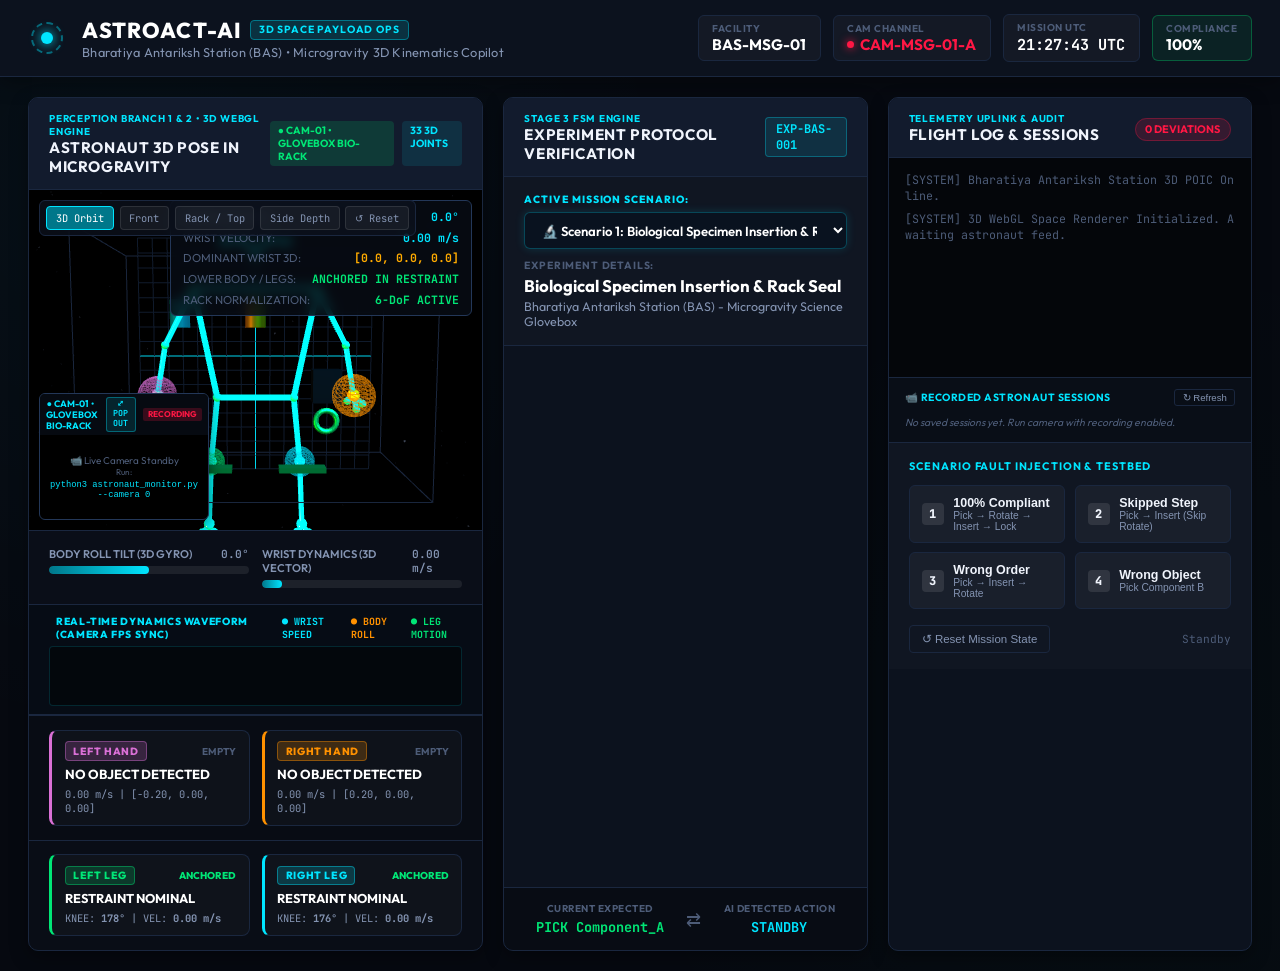
==== static/index.html @ 8da9e819 "Initial commit: AstroActAi - Astronaut Activity Monitoring & Protocol Compliance System" ====
<!DOCTYPE html>
<html lang="en">
<head>
  <meta charset="UTF-8">
  <meta name="viewport" content="width=device-width, initial-scale=1.0">
  <title>AstroActAi — 3D Microgravity Space Operations & Mission Control</title>
  <meta name="description" content="AI-powered 3D astronaut activity monitoring, microgravity 33-point pose estimation, and protocol compliance verification system.">
  <link rel="preconnect" href="https://fonts.googleapis.com">
  <link rel="preconnect" href="https://fonts.gstatic.com" crossorigin>
  <link href="https://fonts.googleapis.com/css2?family=JetBrains+Mono:wght@400;600;700&family=Outfit:wght@400;600;700;800&display=swap" rel="stylesheet">
  <link rel="stylesheet" href="/static/dashboard.css">
</head>
<body>
  <!-- TOP TELEMETRY BANNER -->
  <header class="header">
    <div class="brand-cluster">
      <div class="orbit-badge">
        <span class="orbit-dot"></span>
        <span class="orbit-ring"></span>
      </div>
      <div>
        <h1 class="brand-title">ASTROACT-AI <span class="badge-sub">3D SPACE PAYLOAD OPS</span></h1>
        <p class="brand-sub">Bharatiya Antariksh Station (BAS) • Microgravity 3D Kinematics Copilot</p>
      </div>
    </div>

    <div class="telemetry-stat-pills">
      <div class="stat-pill">
        <span class="stat-label">FACILITY</span>
        <span class="stat-val" id="facility-id">BAS-MSG-01</span>
      </div>
      <div class="stat-pill">
        <span class="stat-label">CAM CHANNEL</span>
        <span class="stat-val rec-pulse" id="cam-channel-badge">CAM-MSG-01-A</span>
      </div>
      <div class="stat-pill">
        <span class="stat-label">MISSION UTC</span>
        <span class="stat-val font-mono" id="mission-clock">00:00:00 UTC</span>
      </div>
      <div class="stat-pill highlight">
        <span class="stat-label">COMPLIANCE</span>
        <span class="stat-val" id="compliance-pct">100%</span>
      </div>
    </div>
  </header>

  <!-- ALERT BANNER -->
  <div class="incident-banner hidden" id="incident-banner">
    <div class="alert-icon-pulse">⚠️</div>
    <div class="alert-content">
      <div class="alert-header">
        <span class="alert-tag" id="alert-type">PROTOCOL DEVIATION</span>
        <span class="alert-step" id="alert-step-id">STEP 0</span>
      </div>
      <div class="alert-msg" id="alert-message">Waiting for telemetry stream...</div>
    </div>
    <button class="alert-ack-btn" id="alert-ack-btn">ACKNOWLEDGE</button>
  </div>

  <!-- MAIN TELEMETRY GRID -->
  <main class="main-grid">
    <!-- LEFT PANEL: 3D SPACE STATION VISUALIZER & LIVE CAMERA FEED -->
    <section class="card panel-skeleton">
      <div class="card-header">
        <div class="card-title-group">
          <span class="card-tag">PERCEPTION BRANCH 1 & 2 • 3D WEBGL ENGINE</span>
          <h2>ASTRONAUT 3D POSE IN MICROGRAVITY</h2>
        </div>
        <div class="stream-indicators">
          <span class="tag-live" id="camera-tag-stream-badge">● CAM-01 • GLOVEBOX BIO-RACK</span>
          <span class="tag-coords">33 3D JOINTS</span>
        </div>
      </div>

      <!-- 3D SPACE VIEWPORT (THREE.JS) -->
      <div class="canvas-wrapper" id="canvas-3d-wrapper">
        <div id="three-container"></div>

        <!-- 3D CAMERA CONTROLS TOOLBAR -->
        <div class="view-controls-toolbar">
          <button class="view-btn active" onclick="setCameraView('orbit')">3D Orbit</button>
          <button class="view-btn" onclick="setCameraView('front')">Front</button>
          <button class="view-btn" onclick="setCameraView('top')">Rack / Top</button>
          <button class="view-btn" onclick="setCameraView('side')">Side Depth</button>
          <button class="view-btn" onclick="reset3DCamera()">↺ Reset</button>
        </div>

        <!-- LIVE WEBCAM PIP WINDOW -->
        <div class="pip-camera-box" id="pip-camera-box">
          <div class="pip-header">
            <span id="pip-camera-title">● CAM-01 • GLOVEBOX BIO-RACK</span>
            <div style="display: flex; align-items: center; gap: 0.45rem;">
              <button class="pip-popout-btn" onclick="openStandaloneCamera()" title="Open enlarged standalone camera window">⤢ POP OUT</button>
              <span class="pip-rec-badge" id="pip-rec-badge">RECORDING</span>
            </div>
          </div>
          <img id="live-camera-feed" src="/api/v1/stream/video" alt="Astronaut Edge Camera" onerror="this.style.display='none'; document.getElementById('camera-offline-msg').style.display='flex';" onload="this.style.display='block'; document.getElementById('camera-offline-msg').style.display='none';">
          <div class="camera-offline-box" id="camera-offline-msg">
            <span>📹 Live Camera Standby</span>
            <small>Run: <code>python3 astronaut_monitor.py --camera 0</code></small>
          </div>
        </div>

        <!-- 3D OVERLAY READOUT -->
        <div class="canvas-overlay-stats">
          <div class="overlay-row">
            <span>OPERATOR ROLL:</span>
            <strong class="font-mono text-cyan" id="overlay-roll">0.0°</strong>
          </div>
          <div class="overlay-row">
            <span>WRIST VELOCITY:</span>
            <strong class="font-mono text-cyan" id="overlay-vel">0.00 m/s</strong>
          </div>
          <div class="overlay-row">
            <span>DOMINANT WRIST 3D:</span>
            <strong class="font-mono text-amber" id="overlay-wrist-3d">[0.0, 0.0, 0.0]</strong>
          </div>
          <div class="overlay-row">
            <span>LOWER BODY / LEGS:</span>
            <strong class="font-mono text-green" id="overlay-lower-body">ANCHORED IN RESTRAINT</strong>
          </div>
          <div class="overlay-row">
            <span>RACK NORMALIZATION:</span>
            <strong class="font-mono text-green">6-DoF ACTIVE</strong>
          </div>
        </div>
      </div>

      <!-- KINEMATICS TELEMETRY GAUGES -->
      <div class="gauge-grid">
        <div class="gauge-item">
          <div class="gauge-header">
            <span>BODY ROLL TILT (3D GYRO)</span>
            <span id="val-roll" class="font-mono">0.0°</span>
          </div>
          <div class="progress-bar-bg">
            <div class="progress-bar-fill" id="bar-roll" style="width: 50%;"></div>
          </div>
        </div>

        <div class="gauge-item">
          <div class="gauge-header">
            <span>WRIST DYNAMICS (3D VECTOR)</span>
            <span id="val-vel" class="font-mono">0.00 m/s</span>
          </div>
          <div class="progress-bar-bg">
            <div class="progress-bar-fill" id="bar-vel" style="width: 10%;"></div>
          </div>
        </div>
      </div>

      <!-- REAL-TIME KINEMATICS & MOTION GRAPH (SYNCED TO CAMERA FPS) -->
      <div class="motion-graph-card">
        <div class="motion-graph-header">
          <div class="motion-title">
            <span class="pulse-dot"></span>
            <span>REAL-TIME DYNAMICS WAVEFORM (CAMERA FPS SYNC)</span>
          </div>
          <div class="motion-legends font-mono">
            <span class="legend-item" style="color: #00e5ff;">● WRIST SPEED</span>
            <span class="legend-item" style="color: #ff9100;">● BODY ROLL</span>
            <span class="legend-item" style="color: #00e676;">● LEG MOTION</span>
          </div>
        </div>
        <canvas id="kinematics-waveform-canvas" width="640" height="70"></canvas>
      </div>

      <!-- DUAL-HAND INTERACTION TELEMETRY DECK -->
      <div class="dual-hand-deck">
        <div class="hand-card left-hand-card" id="left-hand-card">
          <div class="hand-header">
            <span class="hand-badge badge-l">LEFT HAND</span>
            <span class="hand-grip-tag" id="left-grip-tag">EMPTY</span>
          </div>
          <div class="hand-obj-name" id="left-hand-obj">NO OBJECT DETECTED</div>
          <div class="hand-metrics font-mono">
            <span id="left-hand-vel">0.00 m/s</span> | <span id="left-hand-coords">[-0.20, 0.00, 0.00]</span>
          </div>
        </div>

        <div class="hand-card right-hand-card" id="right-hand-card">
          <div class="hand-header">
            <span class="hand-badge badge-r">RIGHT HAND</span>
            <span class="hand-grip-tag" id="right-grip-tag">EMPTY</span>
          </div>
          <div class="hand-obj-name" id="right-hand-obj">NO OBJECT DETECTED</div>
          <div class="hand-metrics font-mono">
            <span id="right-hand-vel">0.00 m/s</span> | <span id="right-hand-coords">[0.20, 0.00, 0.00]</span>
          </div>
        </div>
      </div>

      <!-- LOWER BODY & LEG TELEMETRY DECK -->
      <div class="leg-deck">
        <div class="leg-card left-leg-card" id="left-leg-card">
          <div class="leg-header">
            <span class="leg-badge badge-l">LEFT LEG</span>
            <span class="leg-tag" id="left-leg-tag">ANCHORED</span>
          </div>
          <div class="leg-act-name" id="left-leg-act">RESTRAINT NOMINAL</div>
          <div class="leg-metrics font-mono">
            <span>KNEE: <strong id="left-knee-angle">178°</strong></span> | <span>VEL: <strong id="left-leg-vel">0.00 m/s</strong></span>
          </div>
        </div>

        <div class="leg-card right-leg-card" id="right-leg-card">
          <div class="leg-header">
            <span class="leg-badge badge-r">RIGHT LEG</span>
            <span class="leg-tag" id="right-leg-tag">ANCHORED</span>
          </div>
          <div class="leg-act-name" id="right-leg-act">RESTRAINT NOMINAL</div>
          <div class="leg-metrics font-mono">
            <span>KNEE: <strong id="right-knee-angle">176°</strong></span> | <span>VEL: <strong id="right-leg-vel">0.00 m/s</strong></span>
          </div>
        </div>
      </div>

      <!-- IN-HAND ACTIVE PAYLOAD TELEMETRY CARD -->
      <div class="inhand-payload-card hidden" id="inhand-payload-card">
        <div class="inhand-header">
          <div class="inhand-title-group">
            <span class="inhand-tag">DETECTED IN-HAND PAYLOAD</span>
            <h3 class="inhand-obj-name" id="inhand-obj-name">Component_A (Biospecimen Canister)</h3>
          </div>
          <span class="inhand-hand-badge" id="inhand-actor-badge">RIGHT HAND</span>
        </div>
        <div class="inhand-specs-grid" id="inhand-specs-grid">
          <!-- Injected dynamically via JS -->
        </div>
      </div>
    </section>

    <!-- MIDDLE PANEL: DETERMINISTIC FSM COMPLIANCE ENGINE -->
    <section class="card panel-protocol">
      <div class="card-header">
        <div class="card-title-group">
          <span class="card-tag">STAGE 3 FSM ENGINE</span>
          <h2>EXPERIMENT PROTOCOL VERIFICATION</h2>
        </div>
        <span class="protocol-id-badge" id="protocol-id-badge">EXP-BAS-001</span>
      </div>

      <div class="experiment-info-box">
        <div class="scenario-selector-bar">
          <label for="scenario-select" class="scenario-label">ACTIVE MISSION SCENARIO:</label>
          <select id="scenario-select" class="scenario-dropdown" onchange="switchProtocol(this.value)">
            <option value="BAS-EXP-BIO-2026">🔬 Scenario 1: Biological Specimen Insertion & Rack Seal</option>
            <option value="BAS-EXP-FLUID-2026">💧 Scenario 2: Capillary Fluidic Injection & Valve Mating</option>
            <option value="BAS-EXP-AVIONICS-2026">⚡ Scenario 3: SpaceWire Bus Harness Routing & Torque</option>
            <option value="BAS-EMERGENCY-01">🚨 Scenario 4: Airlock Depress & Emergency Hatch Seal</option>
          </select>
        </div>
        <div class="info-label" style="margin-top: 0.6rem;">EXPERIMENT DETAILS:</div>
        <div class="info-title" id="experiment-name">Biological Specimen Insertion & Rack Seal</div>
        <div class="info-desc" id="experiment-facility">Bharatiya Antariksh Station (BAS) - Microgravity Science Glovebox</div>
      </div>

      <!-- PROTOCOL STEPS TIMELINE -->
      <div class="steps-container" id="steps-container">
        <!-- Dynamically injected via JS -->
      </div>

      <!-- DETECTED VS EXPECTED ACTION COMPARISON -->
      <div class="comparison-card">
        <div class="comp-col">
          <div class="comp-label">CURRENT EXPECTED</div>
          <div class="comp-val font-mono text-green" id="expected-action-display">PICK Component_A</div>
        </div>
        <div class="comp-divider">⇄</div>
        <div class="comp-col">
          <div class="comp-label">AI DETECTED ACTION</div>
          <div class="comp-val font-mono text-cyan" id="detected-action-display">STANDBY</div>
        </div>
      </div>
    </section>

    <!-- RIGHT PANEL: INCIDENT DISPATCH & FLIGHT LOG STREAM -->
    <section class="card panel-telemetry">
      <div class="card-header">
        <div class="card-title-group">
          <span class="card-tag">TELEMETRY UPLINK & AUDIT</span>
          <h2>FLIGHT LOG & SESSIONS</h2>
        </div>
        <div class="log-counters">
          <span class="counter-pill" id="counter-deviations">0 DEVIATIONS</span>
        </div>
      </div>

      <!-- AUDIT LOG TERMINAL -->
      <div class="terminal-container" id="terminal-logs">
        <div class="log-entry sys-entry">[SYSTEM] Bharatiya Antariksh Station 3D POIC Online.</div>
        <div class="log-entry sys-entry">[SYSTEM] 3D WebGL Space Renderer Initialized. Awaiting astronaut feed.</div>
      </div>

      <!-- RECORDED FLIGHT SESSIONS LIST -->
      <div class="recordings-drawer">
        <div class="recordings-header">
          <span>📹 RECORDED ASTRONAUT SESSIONS</span>
          <button class="btn-refresh-recs" onclick="loadRecordingsList()">↻ Refresh</button>
        </div>
        <div class="recordings-list" id="recordings-list">
          <div class="rec-placeholder">No saved sessions yet. Run camera with recording enabled.</div>
        </div>
      </div>

      <!-- SIMULATION CONTROLS DECK -->
      <div class="sim-deck">
        <div class="sim-deck-title">SCENARIO FAULT INJECTION & TESTBED</div>
        <div class="sim-btn-grid">
          <button class="sim-btn btn-success" onclick="runScenario('correct')">
            <span class="btn-num">1</span>
            <div class="btn-text">
              <strong>100% Compliant</strong>
              <small>Pick → Rotate → Insert → Lock</small>
            </div>
          </button>

          <button class="sim-btn btn-warning" onclick="runScenario('skipped')">
            <span class="btn-num">2</span>
            <div class="btn-text">
              <strong>Skipped Step</strong>
              <small>Pick → Insert (Skip Rotate)</small>
            </div>
          </button>

          <button class="sim-btn btn-warning" onclick="runScenario('order')">
            <span class="btn-num">3</span>
            <div class="btn-text">
              <strong>Wrong Order</strong>
              <small>Pick → Insert → Rotate</small>
            </div>
          </button>

          <button class="sim-btn btn-danger" onclick="runScenario('wrong_object')">
            <span class="btn-num">4</span>
            <div class="btn-text">
              <strong>Wrong Object</strong>
              <small>Pick Component B</small>
            </div>
          </button>
        </div>

        <div class="sim-deck-footer">
          <button class="btn-reset" onclick="resetTelemetryState()">↺ Reset Mission State</button>
          <span class="sim-status-label" id="sim-status-label">Standby</span>
        </div>
      </div>
    </section>
  </main>

  <!-- THREE.JS 3D ENGINE & CONTROLS -->
  <script src="/static/vendor/three.min.js"></script>
  <script src="/static/vendor/OrbitControls.js"></script>
  <script src="/static/dashboard.js"></script>
</body>
</html>
---- static/dashboard.css ----
/* AstroActAi Mission Control Theme — Bharatiya Antariksh Station (BAS) */
:root {
  --bg-deep: #060910;
  --bg-card: #0c121e;
  --bg-card-header: #121b2d;
  --bg-terminal: #04060a;
  --border-subtle: #1a273f;
  --border-highlight: #233758;

  --cyan-bright: #00e5ff;
  --cyan-glow: rgba(0, 229, 255, 0.25);
  --cyan-dark: #00778a;

  --green-compliant: #00e676;
  --green-glow: rgba(0, 230, 118, 0.25);

  --amber-warning: #ffab00;
  --amber-glow: rgba(255, 171, 0, 0.3);

  --red-critical: #ff1744;
  --red-glow: rgba(255, 23, 68, 0.4);

  --text-main: #f0f4fc;
  --text-muted: #8494b2;
  --text-dim: #4d5c78;

  --font-display: 'Outfit', -apple-system, BlinkMacSystemFont, sans-serif;
  --font-mono: 'JetBrains Mono', monospace;
}

* {
  box-sizing: border-box;
  margin: 0;
  padding: 0;
}

body {
  background-color: var(--bg-deep);
  color: var(--text-main);
  font-family: var(--font-display);
  min-height: 100vh;
  display: flex;
  flex-direction: column;
  overflow-x: hidden;
  background-image: 
    radial-gradient(circle at 10% 20%, rgba(0, 229, 255, 0.03) 0%, transparent 40%),
    radial-gradient(circle at 90% 80%, rgba(0, 230, 118, 0.02) 0%, transparent 40%);
}

.font-mono { font-family: var(--font-mono); }
.text-cyan { color: var(--cyan-bright); }
.text-green { color: var(--green-compliant); }
.text-amber { color: var(--amber-warning); }
.text-red { color: var(--red-critical); }

/* HEADER */
.header {
  background: var(--bg-card);
  border-bottom: 1px solid var(--border-subtle);
  padding: 0.85rem 1.75rem;
  display: flex;
  align-items: center;
  justify-content: space-between;
  flex-wrap: wrap;
  gap: 1rem;
  box-shadow: 0 4px 20px rgba(0, 0, 0, 0.4);
}

.brand-cluster {
  display: flex;
  align-items: center;
  gap: 1rem;
}

.orbit-badge {
  position: relative;
  width: 38px;
  height: 38px;
  display: flex;
  align-items: center;
  justify-content: center;
}

.orbit-dot {
  width: 12px;
  height: 12px;
  background: var(--cyan-bright);
  border-radius: 50%;
  box-shadow: 0 0 12px var(--cyan-bright);
}

.orbit-ring {
  position: absolute;
  width: 32px;
  height: 32px;
  border: 2px dashed rgba(0, 229, 255, 0.4);
  border-radius: 50%;
  animation: orbitSpin 12s linear infinite;
}

@keyframes orbitSpin {
  from { transform: rotate(0deg); }
  to { transform: rotate(360deg); }
}

.brand-title {
  font-size: 1.35rem;
  font-weight: 800;
  letter-spacing: 0.05em;
  color: #fff;
  display: flex;
  align-items: center;
  gap: 0.5rem;
}

.badge-sub {
  font-size: 0.65rem;
  font-weight: 700;
  background: rgba(0, 229, 255, 0.15);
  color: var(--cyan-bright);
  border: 1px solid var(--cyan-dark);
  padding: 0.15rem 0.5rem;
  border-radius: 4px;
  letter-spacing: 0.08em;
}

.brand-sub {
  font-size: 0.8rem;
  color: var(--text-muted);
  letter-spacing: 0.02em;
}

.telemetry-stat-pills {
  display: flex;
  gap: 0.75rem;
  align-items: center;
}

.stat-pill {
  background: rgba(255, 255, 255, 0.03);
  border: 1px solid var(--border-subtle);
  border-radius: 6px;
  padding: 0.4rem 0.85rem;
  display: flex;
  flex-direction: column;
  min-width: 95px;
}

.stat-pill.highlight {
  background: rgba(0, 230, 118, 0.08);
  border-color: rgba(0, 230, 118, 0.3);
}

.stat-label {
  font-size: 0.62rem;
  color: var(--text-dim);
  font-weight: 700;
  letter-spacing: 0.05em;
}

.stat-val {
  font-size: 0.95rem;
  font-weight: 700;
  color: #fff;
}

.online-pulse {
  color: var(--green-compliant);
  display: flex;
  align-items: center;
  gap: 0.4rem;
}

.online-pulse::before {
  content: '';
  display: inline-block;
  width: 7px;
  height: 7px;
  border-radius: 50%;
  background: var(--green-compliant);
  box-shadow: 0 0 8px var(--green-compliant);
  animation: pulse 1.8s infinite;
}

@keyframes pulse {
  0%, 100% { opacity: 1; transform: scale(1); }
  50% { opacity: 0.4; transform: scale(1.3); }
}

/* INCIDENT ALERT BANNER */
.incident-banner {
  background: linear-gradient(90deg, rgba(255, 23, 68, 0.25) 0%, rgba(255, 23, 68, 0.1) 100%);
  border-bottom: 2px solid var(--red-critical);
  padding: 0.85rem 2rem;
  display: flex;
  align-items: center;
  justify-content: space-between;
  animation: alertFlash 1.5s infinite alternate;
  box-shadow: 0 4px 15px rgba(255, 23, 68, 0.3);
}

.incident-banner.hidden {
  display: none !important;
}

@keyframes alertFlash {
  from { background-color: rgba(255, 23, 68, 0.2); }
  to { background-color: rgba(255, 23, 68, 0.4); }
}

.alert-icon-pulse {
  font-size: 1.8rem;
  margin-right: 1rem;
}

.alert-content {
  flex: 1;
}

.alert-header {
  display: flex;
  gap: 0.75rem;
  align-items: center;
  margin-bottom: 0.2rem;
}

.alert-tag {
  background: var(--red-critical);
  color: #fff;
  font-weight: 800;
  font-size: 0.7rem;
  padding: 0.15rem 0.6rem;
  border-radius: 4px;
  letter-spacing: 0.08em;
}

.alert-step {
  font-family: var(--font-mono);
  font-size: 0.8rem;
  color: #ffcdd2;
}

.alert-msg {
  font-size: 1.05rem;
  font-weight: 600;
  color: #fff;
}

.alert-ack-btn {
  background: rgba(255, 255, 255, 0.15);
  border: 1px solid rgba(255, 255, 255, 0.4);
  color: #fff;
  font-weight: 700;
  padding: 0.45rem 1.1rem;
  border-radius: 6px;
  cursor: pointer;
  transition: all 0.2s;
}

.alert-ack-btn:hover {
  background: #fff;
  color: var(--red-critical);
}

/* MAIN LAYOUT GRID */
.main-grid {
  display: grid;
  grid-template-columns: 1.25fr 1fr 1fr;
  gap: 1.25rem;
  padding: 1.25rem 1.75rem;
  flex: 1;
}

@media (max-width: 1200px) {
  .main-grid {
    grid-template-columns: 1fr;
  }
}

/* CARDS */
.card {
  background: var(--bg-card);
  border: 1px solid var(--border-subtle);
  border-radius: 10px;
  display: flex;
  flex-direction: column;
  overflow: hidden;
  box-shadow: 0 6px 18px rgba(0, 0, 0, 0.35);
}

.card-header {
  background: var(--bg-card-header);
  border-bottom: 1px solid var(--border-subtle);
  padding: 0.85rem 1.25rem;
  display: flex;
  align-items: center;
  justify-content: space-between;
}

.card-title-group h2 {
  font-size: 0.95rem;
  font-weight: 700;
  letter-spacing: 0.04em;
}

.card-tag {
  font-size: 0.62rem;
  font-weight: 700;
  color: var(--cyan-bright);
  letter-spacing: 0.08em;
  display: block;
}

.stream-indicators {
  display: flex;
  gap: 0.5rem;
}

.tag-live {
  background: rgba(0, 230, 118, 0.15);
  color: var(--green-compliant);
  font-size: 0.65rem;
  font-weight: 700;
  padding: 0.2rem 0.5rem;
  border-radius: 4px;
}

.tag-coords {
  background: rgba(0, 229, 255, 0.1);
  color: var(--cyan-bright);
  font-size: 0.65rem;
  font-weight: 700;
  padding: 0.2rem 0.5rem;
  border-radius: 4px;
}

/* LEFT PANEL: CANVAS & SKELETON */
.canvas-wrapper {
  position: relative;
  width: 100%;
  aspect-ratio: 4/3;
  background: #000;
  display: flex;
  align-items: center;
  justify-content: center;
  overflow: hidden;
}

#skeleton-canvas {
  width: 100%;
  height: 100%;
  object-fit: contain;
}

.canvas-overlay-stats {
  position: absolute;
  top: 10px;
  right: 10px;
  background: rgba(8, 12, 20, 0.85);
  border: 1px solid var(--border-highlight);
  backdrop-filter: blur(6px);
  border-radius: 6px;
  padding: 0.5rem 0.75rem;
  font-size: 0.72rem;
  display: flex;
  flex-direction: column;
  gap: 0.35rem;
  pointer-events: none;
}

.overlay-row {
  display: flex;
  justify-content: space-between;
  gap: 1rem;
}

.overlay-row span {
  color: var(--text-dim);
}

.gauge-grid {
  display: grid;
  grid-template-columns: 1fr 1fr;
  gap: 0.85rem;
  padding: 1rem 1.25rem;
  background: rgba(0, 0, 0, 0.2);
  border-top: 1px solid var(--border-subtle);
}

.gauge-item {
  display: flex;
  flex-direction: column;
  gap: 0.3rem;
}

.gauge-header {
  display: flex;
  justify-content: space-between;
  font-size: 0.7rem;
  color: var(--text-muted);
  font-weight: 600;
}

.progress-bar-bg {
  width: 100%;
  height: 8px;
  background: rgba(255, 255, 255, 0.08);
  border-radius: 4px;
  overflow: hidden;
}

.progress-bar-fill {
  height: 100%;
  background: linear-gradient(90deg, var(--cyan-dark), var(--cyan-bright));
  border-radius: 4px;
  transition: width 0.3s ease;
}

/* MIDDLE PANEL: PROTOCOL STEPS */
.protocol-id-badge {
  font-family: var(--font-mono);
  font-size: 0.75rem;
  font-weight: 700;
  background: rgba(0, 229, 255, 0.1);
  color: var(--cyan-bright);
  border: 1px solid rgba(0, 229, 255, 0.3);
  padding: 0.2rem 0.6rem;
  border-radius: 4px;
}

.experiment-info-box {
  padding: 1rem 1.25rem;
  border-bottom: 1px solid var(--border-subtle);
  background: rgba(255, 255, 255, 0.015);
}

.info-label {
  font-size: 0.65rem;
  font-weight: 700;
  color: var(--text-dim);
  letter-spacing: 0.08em;
}

.scenario-selector-bar {
  display: flex;
  flex-direction: column;
  gap: 0.35rem;
  margin-bottom: 0.5rem;
}

.scenario-label {
  font-size: 0.65rem;
  font-weight: 800;
  color: var(--cyan-bright);
  letter-spacing: 0.08em;
}

.scenario-dropdown {
  background: rgba(10, 18, 32, 0.95);
  color: #fff;
  border: 1px solid var(--cyan-glow);
  border-radius: 6px;
  padding: 0.55rem 0.8rem;
  font-family: var(--font-sans);
  font-size: 0.82rem;
  font-weight: 600;
  cursor: pointer;
  outline: none;
  transition: all 0.2s ease;
  box-shadow: 0 0 10px rgba(0, 229, 255, 0.15);
}

.scenario-dropdown:hover, .scenario-dropdown:focus {
  border-color: var(--cyan-bright);
  box-shadow: 0 0 15px rgba(0, 229, 255, 0.35);
}

.scenario-dropdown option {
  background: #0b1322;
  color: #fff;
  padding: 0.5rem;
}

.info-title {
  font-size: 1.05rem;
  font-weight: 700;
  color: #fff;
  margin: 0.2rem 0;
}

.info-desc {
  font-size: 0.78rem;
  color: var(--text-muted);
}

.steps-container {
  padding: 1rem 1.25rem;
  display: flex;
  flex-direction: column;
  gap: 0.75rem;
  flex: 1;
  overflow-y: auto;
}

.step-card {
  display: flex;
  align-items: flex-start;
  gap: 0.85rem;
  background: rgba(255, 255, 255, 0.025);
  border: 1px solid var(--border-subtle);
  border-radius: 8px;
  padding: 0.75rem 0.9rem;
  transition: all 0.2s ease;
}

.step-card.active {
  background: rgba(0, 229, 255, 0.08);
  border-color: var(--cyan-bright);
  box-shadow: 0 0 12px var(--cyan-glow);
}

.step-card.verified {
  background: rgba(0, 230, 118, 0.05);
  border-color: rgba(0, 230, 118, 0.4);
}

.step-card.deviated {
  background: rgba(255, 23, 68, 0.1);
  border-color: var(--red-critical);
}

.step-badge {
  width: 28px;
  height: 28px;
  border-radius: 50%;
  display: flex;
  align-items: center;
  justify-content: center;
  font-weight: 800;
  font-size: 0.85rem;
  background: rgba(255, 255, 255, 0.05);
  color: var(--text-dim);
  flex-shrink: 0;
}

.step-card.active .step-badge {
  background: var(--cyan-bright);
  color: #000;
  box-shadow: 0 0 10px var(--cyan-bright);
  animation: pulse 1.5s infinite;
}

.step-card.verified .step-badge {
  background: var(--green-compliant);
  color: #000;
}

.step-card.deviated .step-badge {
  background: var(--red-critical);
  color: #fff;
}

.step-details {
  flex: 1;
}

.step-title-row {
  display: flex;
  align-items: center;
  justify-content: space-between;
}

.step-title {
  font-size: 0.88rem;
  font-weight: 700;
  color: #fff;
}

.step-criticality {
  font-size: 0.6rem;
  font-weight: 800;
  padding: 0.1rem 0.4rem;
  border-radius: 3px;
}

.crit-high {
  background: rgba(255, 171, 0, 0.15);
  color: var(--amber-warning);
}

.crit-critical {
  background: rgba(255, 23, 68, 0.15);
  color: var(--red-critical);
}

.step-desc {
  font-size: 0.74rem;
  color: var(--text-muted);
  margin-top: 0.2rem;
}

.comparison-card {
  display: flex;
  align-items: center;
  justify-content: space-around;
  padding: 0.85rem 1.25rem;
  background: rgba(0, 0, 0, 0.35);
  border-top: 1px solid var(--border-subtle);
}

.comp-col {
  text-align: center;
}

.comp-label {
  font-size: 0.62rem;
  color: var(--text-dim);
  font-weight: 700;
  letter-spacing: 0.05em;
  margin-bottom: 0.2rem;
}

.comp-val {
  font-size: 0.85rem;
  font-weight: 700;
}

.comp-divider {
  color: var(--text-dim);
  font-size: 1.1rem;
}

/* RIGHT PANEL: TELEMETRY LOGS & SIMULATION */
.counter-pill {
  background: rgba(255, 23, 68, 0.15);
  color: var(--red-critical);
  border: 1px solid rgba(255, 23, 68, 0.3);
  font-size: 0.68rem;
  font-weight: 700;
  padding: 0.2rem 0.6rem;
  border-radius: 12px;
}

.terminal-container {
  background: var(--bg-terminal);
  padding: 0.85rem 1rem;
  font-family: var(--font-mono);
  font-size: 0.73rem;
  height: 220px;
  overflow-y: auto;
  display: flex;
  flex-direction: column;
  gap: 0.4rem;
  border-bottom: 1px solid var(--border-subtle);
}

.log-entry {
  line-height: 1.4;
  word-break: break-all;
}

.sys-entry { color: var(--text-dim); }
.log-heartbeat { color: #5879a2; }
.log-step { color: var(--green-compliant); font-weight: 600; }
.log-alert { color: var(--red-critical); font-weight: 700; background: rgba(255, 23, 68, 0.1); padding: 2px 4px; border-radius: 3px; }

/* SIMULATION DECK */
.sim-deck {
  padding: 1rem 1.25rem;
  display: flex;
  flex-direction: column;
  gap: 0.75rem;
  background: rgba(255, 255, 255, 0.015);
}

.sim-deck-title {
  font-size: 0.68rem;
  font-weight: 700;
  color: var(--cyan-bright);
  letter-spacing: 0.08em;
}

.sim-btn-grid {
  display: grid;
  grid-template-columns: 1fr 1fr;
  gap: 0.6rem;
}

.sim-btn {
  background: rgba(255, 255, 255, 0.04);
  border: 1px solid var(--border-subtle);
  border-radius: 6px;
  padding: 0.6rem 0.75rem;
  display: flex;
  align-items: center;
  gap: 0.6rem;
  cursor: pointer;
  text-align: left;
  color: var(--text-main);
  transition: all 0.2s;
}

.sim-btn:hover {
  background: rgba(255, 255, 255, 0.08);
  border-color: var(--cyan-bright);
  transform: translateY(-1px);
}

.btn-num {
  font-family: var(--font-mono);
  font-size: 0.75rem;
  font-weight: 800;
  background: rgba(255, 255, 255, 0.1);
  width: 22px;
  height: 22px;
  border-radius: 4px;
  display: flex;
  align-items: center;
  justify-content: center;
  flex-shrink: 0;
}

.btn-text strong {
  display: block;
  font-size: 0.78rem;
}

.btn-text small {
  display: block;
  font-size: 0.64rem;
  color: var(--text-muted);
}

.btn-success:hover .btn-num { background: var(--green-compliant); color: #000; }
.btn-warning:hover .btn-num { background: var(--amber-warning); color: #000; }
.btn-danger:hover .btn-num { background: var(--red-critical); color: #fff; }

.sim-deck-footer {
  display: flex;
  justify-content: space-between;
  align-items: center;
  margin-top: 0.25rem;
}

.btn-reset {
  background: none;
  border: 1px solid var(--border-subtle);
  color: var(--text-muted);
  font-size: 0.72rem;
  padding: 0.35rem 0.75rem;
  border-radius: 4px;
  cursor: pointer;
  transition: all 0.2s;
}

.btn-reset:hover {
  color: #fff;
  border-color: var(--border-highlight);
}

.sim-status-label {
  font-size: 0.7rem;
  color: var(--text-dim);
  font-family: var(--font-mono);
}

/* 3D WebGL Space Station Visualizer Styles */
#three-container {
  width: 100%;
  height: 100%;
  position: absolute;
  top: 0;
  left: 0;
  outline: none;
}

.view-controls-toolbar {
  position: absolute;
  top: 10px;
  left: 10px;
  display: flex;
  gap: 0.35rem;
  z-index: 10;
  background: rgba(12, 18, 30, 0.75);
  backdrop-filter: blur(6px);
  padding: 0.3rem 0.4rem;
  border-radius: 6px;
  border: 1px solid var(--border-subtle);
}

.view-btn {
  background: rgba(255, 255, 255, 0.05);
  border: 1px solid rgba(255, 255, 255, 0.1);
  color: var(--text-muted);
  font-family: var(--font-mono);
  font-size: 0.65rem;
  padding: 0.25rem 0.55rem;
  border-radius: 4px;
  cursor: pointer;
  transition: all 0.2s;
}

.view-btn:hover, .view-btn.active {
  background: var(--cyan-dark);
  color: #fff;
  border-color: var(--cyan-bright);
}

/* Picture-in-Picture Live Camera Window */
.pip-camera-box {
  position: absolute;
  bottom: 10px;
  left: 10px;
  width: 170px;
  aspect-ratio: 4/3;
  background: #000;
  border: 1px solid var(--border-highlight);
  border-radius: 6px;
  overflow: hidden;
  box-shadow: 0 4px 15px rgba(0, 0, 0, 0.6);
  z-index: 10;
  display: flex;
  flex-direction: column;
}

.pip-header {
  background: rgba(8, 12, 20, 0.85);
  font-size: 0.58rem;
  font-weight: 700;
  padding: 0.2rem 0.4rem;
  display: flex;
  justify-content: space-between;
  align-items: center;
  color: var(--cyan-bright);
}

.pip-rec-badge {
  background: rgba(255, 23, 68, 0.2);
  color: var(--red-critical);
  font-size: 0.52rem;
  padding: 0.1rem 0.3rem;
  border-radius: 2px;
  animation: pulse 1.5s infinite;
}

.pip-popout-btn {
  background: rgba(0, 229, 255, 0.12);
  border: 1px solid rgba(0, 229, 255, 0.35);
  color: #00e5ff;
  font-family: 'JetBrains Mono', monospace;
  font-size: 0.52rem;
  font-weight: 700;
  padding: 0.1rem 0.38rem;
  border-radius: 3px;
  cursor: pointer;
  transition: all 0.15s ease;
  letter-spacing: 0.04em;
  line-height: 1.2;
}

.pip-popout-btn:hover {
  background: rgba(0, 229, 255, 0.28);
  border-color: #00e5ff;
  color: #ffffff;
}

#live-camera-feed {
  width: 100%;
  height: 100%;
  object-fit: cover;
}

.camera-offline-box {
  flex: 1;
  display: flex;
  flex-direction: column;
  align-items: center;
  justify-content: center;
  font-size: 0.62rem;
  color: var(--text-dim);
  text-align: center;
  padding: 0.5rem;
}

.camera-offline-box code {
  font-size: 0.55rem;
  color: var(--cyan-bright);
  display: block;
  margin-top: 0.2rem;
}

/* RECORDINGS DRAWER */
.recordings-drawer {
  background: rgba(0, 0, 0, 0.25);
  border-bottom: 1px solid var(--border-subtle);
  padding: 0.65rem 1rem;
  display: flex;
  flex-direction: column;
  gap: 0.4rem;
}

.recordings-header {
  display: flex;
  justify-content: space-between;
  align-items: center;
  font-size: 0.65rem;
  font-weight: 700;
  color: var(--cyan-bright);
  letter-spacing: 0.05em;
}

.btn-refresh-recs {
  background: none;
  border: 1px solid var(--border-subtle);
  color: var(--text-muted);
  font-size: 0.6rem;
  padding: 0.15rem 0.45rem;
  border-radius: 3px;
  cursor: pointer;
}

.btn-refresh-recs:hover {
  color: #fff;
  border-color: var(--cyan-bright);
}

.recordings-list {
  max-height: 85px;
  overflow-y: auto;
  display: flex;
  flex-direction: column;
  gap: 0.3rem;
}

.rec-item {
  display: flex;
  justify-content: space-between;
  align-items: center;
  background: rgba(255, 255, 255, 0.03);
  padding: 0.25rem 0.5rem;
  border-radius: 4px;
  font-size: 0.65rem;
  font-family: var(--font-mono);
}

.rec-item a {
  color: var(--cyan-bright);
  text-decoration: none;
  font-weight: 700;
}

.rec-item a:hover {
  text-decoration: underline;
}

.rec-placeholder {
  font-size: 0.65rem;
  color: var(--text-dim);
  font-style: italic;
  padding: 0.2rem 0;
}

.rec-pulse {
  color: var(--red-critical);
  display: flex;
  align-items: center;
  gap: 0.35rem;
}

.rec-pulse::before {
  content: '';
  display: inline-block;
  width: 7px;
  height: 7px;
  border-radius: 50%;
  background: var(--red-critical);
  box-shadow: 0 0 8px var(--red-critical);
  animation: pulse 1.2s infinite;
}

/* Dual-Hand Tracking & In-Hand Payload Styles */
.dual-hand-deck {
  display: grid;
  grid-template-columns: 1fr 1fr;
  gap: 0.75rem;
  padding: 0.85rem 1.25rem;
  background: rgba(0, 0, 0, 0.35);
  border-top: 1px solid var(--border-subtle);
}

.hand-card {
  background: rgba(255, 255, 255, 0.025);
  border: 1px solid var(--border-subtle);
  border-radius: 8px;
  padding: 0.65rem 0.8rem;
  display: flex;
  flex-direction: column;
  gap: 0.3rem;
  transition: all 0.2s ease;
}

.left-hand-card {
  border-left: 3px solid #da70d6;
}

.right-hand-card {
  border-left: 3px solid #ff9100;
}

.hand-card.holding {
  background: rgba(0, 230, 118, 0.08);
  border-color: var(--green-compliant);
  box-shadow: 0 0 12px var(--green-glow);
}

.hand-header {
  display: flex;
  justify-content: space-between;
  align-items: center;
}

.hand-badge {
  font-size: 0.65rem;
  font-weight: 800;
  letter-spacing: 0.06em;
  padding: 0.15rem 0.45rem;
  border-radius: 4px;
}

.badge-l {
  background: rgba(218, 112, 214, 0.2);
  color: #da70d6;
  border: 1px solid rgba(218, 112, 214, 0.4);
}

.badge-r {
  background: rgba(255, 145, 0, 0.2);
  color: #ff9100;
  border: 1px solid rgba(255, 145, 0, 0.4);
}

.hand-grip-tag {
  font-size: 0.62rem;
  font-weight: 700;
  color: var(--text-dim);
}

.hand-card.holding .hand-grip-tag {
  color: var(--green-compliant);
  font-weight: 800;
}

.hand-obj-name {
  font-size: 0.82rem;
  font-weight: 700;
  color: #fff;
}

.hand-metrics {
  font-size: 0.65rem;
  color: var(--text-muted);
}

/* In-Hand Active Payload Telemetry Card */
.inhand-payload-card {
  background: linear-gradient(135deg, rgba(8, 20, 32, 0.95) 0%, rgba(12, 28, 48, 0.95) 100%);
  border: 1px solid var(--green-compliant);
  border-radius: 8px;
  margin: 0.75rem 1.25rem 1rem 1.25rem;
  padding: 0.85rem 1rem;
  box-shadow: 0 4px 18px var(--green-glow);
  animation: payloadPulse 2s infinite alternate;
}

.inhand-payload-card.hidden {
  display: none !important;
}

@keyframes payloadPulse {
  from { box-shadow: 0 0 10px rgba(0, 230, 118, 0.2); }
  to { box-shadow: 0 0 20px rgba(0, 230, 118, 0.4); }
}

.inhand-header {
  display: flex;
  justify-content: space-between;
  align-items: center;
  border-bottom: 1px solid rgba(0, 230, 118, 0.25);
  padding-bottom: 0.5rem;
  margin-bottom: 0.6rem;
}

.inhand-tag {
  font-size: 0.6rem;
  font-weight: 800;
  color: var(--green-compliant);
  letter-spacing: 0.08em;
  display: block;
}

.inhand-obj-name {
  font-size: 0.98rem;
  color: #fff;
  font-weight: 800;
}

.inhand-hand-badge {
  background: var(--green-compliant);
  color: #000;
  font-size: 0.68rem;
  font-weight: 800;
  padding: 0.2rem 0.6rem;
  border-radius: 4px;
}

.inhand-specs-grid {
  display: grid;
  grid-template-columns: 1fr 1fr;
  gap: 0.5rem 1rem;
}

.spec-item {
  display: flex;
  flex-direction: column;
  gap: 0.15rem;
}

.spec-key {
  font-size: 0.6rem;
  color: var(--text-dim);
  font-weight: 700;
  letter-spacing: 0.05em;
}

.spec-val {
  font-size: 0.76rem;
  color: var(--cyan-bright);
  font-weight: 600;
}

/* Real-Time Motion Waveform Graph (Synced to Camera FPS) */
.motion-graph-card {
  background: rgba(4, 10, 18, 0.75);
  border-top: 1px solid var(--border-subtle);
  border-bottom: 1px solid var(--border-subtle);
  padding: 0.6rem 1.25rem 0.5rem 1.25rem;
}

.motion-graph-header {
  display: flex;
  justify-content: space-between;
  align-items: center;
  margin-bottom: 0.35rem;
}

.motion-title {
  display: flex;
  align-items: center;
  gap: 0.45rem;
  font-size: 0.64rem;
  font-weight: 800;
  color: var(--cyan-bright);
  letter-spacing: 0.06em;
}

.motion-legends {
  display: flex;
  gap: 0.85rem;
  font-size: 0.62rem;
}

.legend-item {
  font-weight: 700;
}

#kinematics-waveform-canvas {
  width: 100%;
  height: 60px;
  background: rgba(0, 0, 0, 0.4);
  border: 1px solid rgba(0, 229, 255, 0.15);
  border-radius: 4px;
  display: block;
}

/* Lower Body & Leg Telemetry Deck */
.leg-deck {
  display: grid;
  grid-template-columns: 1fr 1fr;
  gap: 0.75rem;
  padding: 0.85rem 1.25rem;
  background: rgba(0, 0, 0, 0.28);
  border-top: 1px solid var(--border-subtle);
}

.leg-card {
  background: rgba(255, 255, 255, 0.025);
  border: 1px solid var(--border-subtle);
  border-radius: 8px;
  padding: 0.65rem 0.8rem;
  display: flex;
  flex-direction: column;
  gap: 0.3rem;
  transition: all 0.2s ease;
}

.left-leg-card {
  border-left: 3px solid #00e676;
}

.right-leg-card {
  border-left: 3px solid #00e5ff;
}

.leg-card.flexed {
  background: rgba(255, 145, 0, 0.08);
  border-color: rgba(255, 145, 0, 0.5);
  box-shadow: 0 0 10px rgba(255, 145, 0, 0.2);
}

.leg-card.floating {
  background: rgba(0, 229, 255, 0.08);
  border-color: rgba(0, 229, 255, 0.5);
  box-shadow: 0 0 10px rgba(0, 229, 255, 0.2);
}

.leg-header {
  display: flex;
  justify-content: space-between;
  align-items: center;
}

.leg-badge {
  font-size: 0.65rem;
  font-weight: 800;
  letter-spacing: 0.06em;
  padding: 0.15rem 0.45rem;
  border-radius: 4px;
}

.leg-deck .badge-l {
  background: rgba(0, 230, 118, 0.18);
  color: #00e676;
  border: 1px solid rgba(0, 230, 118, 0.4);
}

.leg-deck .badge-r {
  background: rgba(0, 229, 255, 0.18);
  color: #00e5ff;
  border: 1px solid rgba(0, 229, 255, 0.4);
}

.leg-tag {
  font-size: 0.62rem;
  font-weight: 800;
  color: #00e676;
}

.leg-act-name {
  font-size: 0.80rem;
  font-weight: 700;
  color: #fff;
}

.leg-metrics {
  font-size: 0.65rem;
  color: var(--text-muted);
}
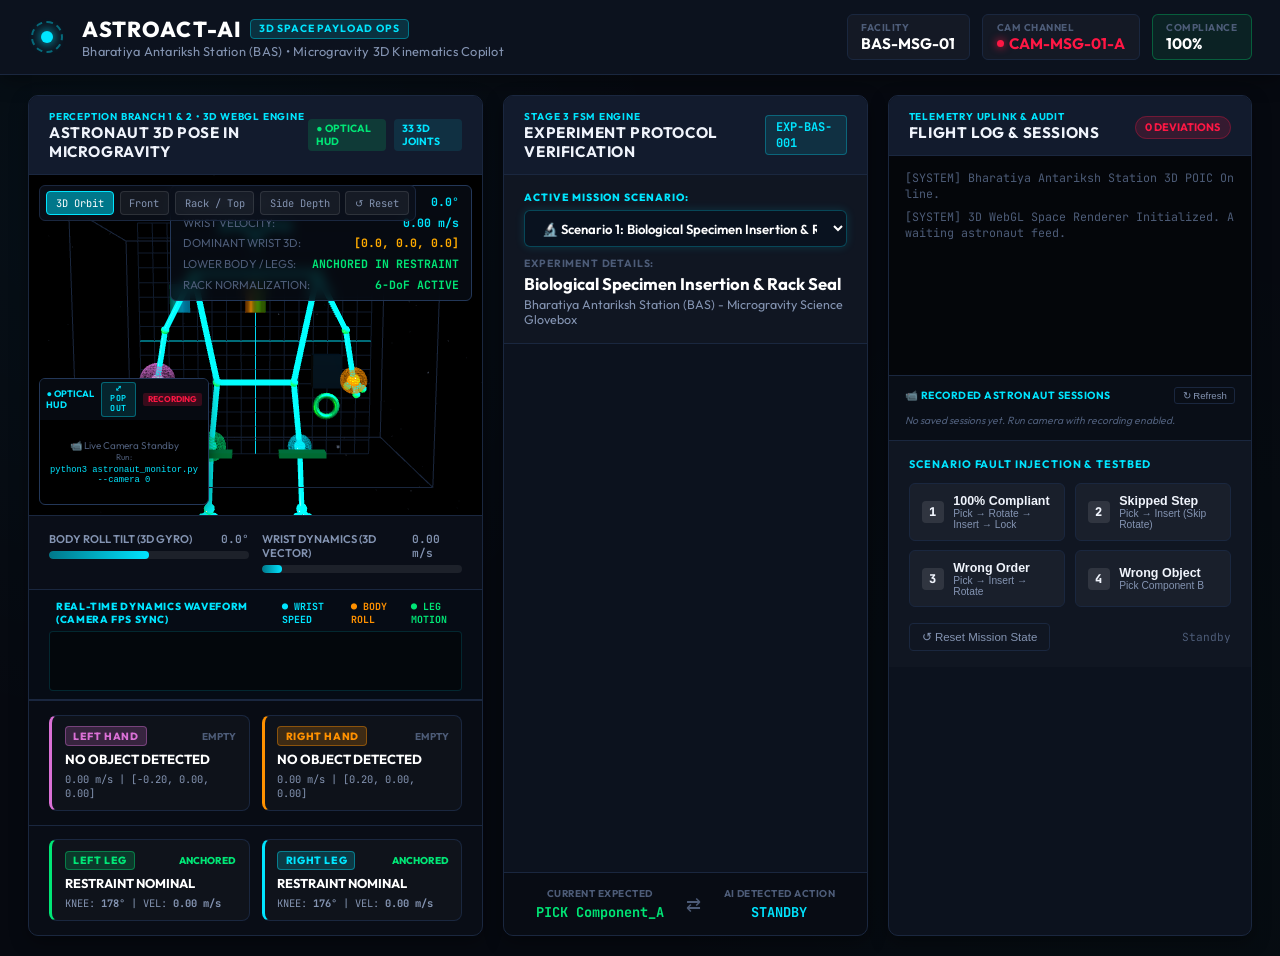
==== commit a263c7e8: "feat: enhance protocol compliance engine, multi-scenario simulation, ground center dashboard and add" ====
--- a/static/index.html
+++ b/static/index.html
@@ -33,10 +33,6 @@
         <span class="stat-label">CAM CHANNEL</span>
         <span class="stat-val rec-pulse" id="cam-channel-badge">CAM-MSG-01-A</span>
       </div>
-      <div class="stat-pill">
-        <span class="stat-label">MISSION UTC</span>
-        <span class="stat-val font-mono" id="mission-clock">00:00:00 UTC</span>
-      </div>
       <div class="stat-pill highlight">
         <span class="stat-label">COMPLIANCE</span>
         <span class="stat-val" id="compliance-pct">100%</span>
@@ -67,7 +63,7 @@
           <h2>ASTRONAUT 3D POSE IN MICROGRAVITY</h2>
         </div>
         <div class="stream-indicators">
-          <span class="tag-live" id="camera-tag-stream-badge">● CAM-01 • GLOVEBOX BIO-RACK</span>
+          <span class="tag-live" id="camera-tag-stream-badge">● OPTICAL HUD</span>
           <span class="tag-coords">33 3D JOINTS</span>
         </div>
       </div>
@@ -88,7 +84,7 @@
         <!-- LIVE WEBCAM PIP WINDOW -->
         <div class="pip-camera-box" id="pip-camera-box">
           <div class="pip-header">
-            <span id="pip-camera-title">● CAM-01 • GLOVEBOX BIO-RACK</span>
+            <span id="pip-camera-title">● OPTICAL HUD</span>
             <div style="display: flex; align-items: center; gap: 0.45rem;">
               <button class="pip-popout-btn" onclick="openStandaloneCamera()" title="Open enlarged standalone camera window">⤢ POP OUT</button>
               <span class="pip-rec-badge" id="pip-rec-badge">RECORDING</span>
